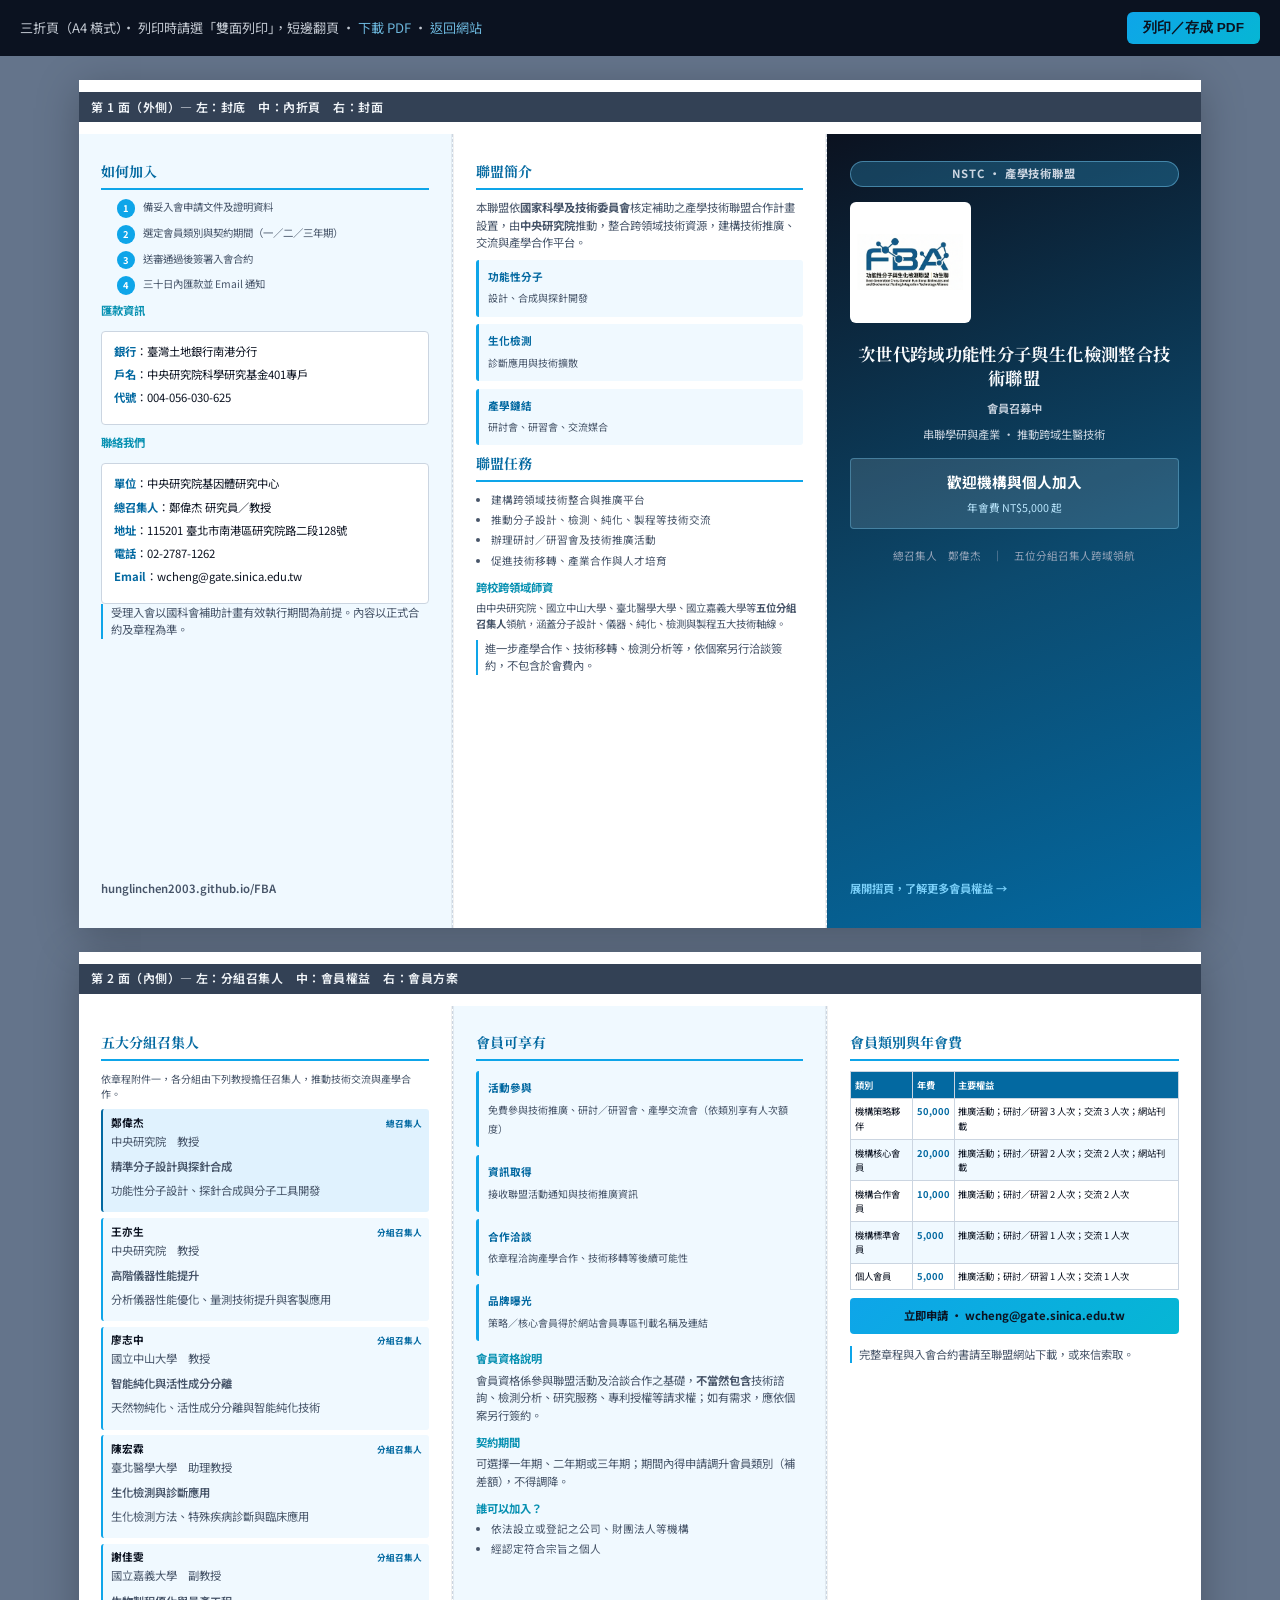
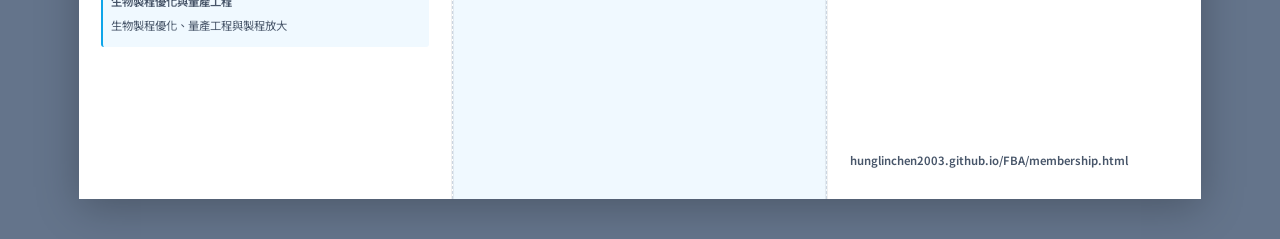
==== brochure.html @ ad774a1b "Add member recruitment brochure page" ====
<!DOCTYPE html>
<html lang="zh-Hant">
<head>
  <meta charset="utf-8" />
  <meta name="viewport" content="width=device-width, initial-scale=1" />
  <title>會員召募摺頁｜次世代跨域功能性分子與生化檢測整合技術聯盟</title>
  <meta name="description" content="產學技術聯盟會員召募三折頁，可列印或存成 PDF。" />
  <link rel="preconnect" href="https://fonts.googleapis.com" />
  <link rel="preconnect" href="https://fonts.gstatic.com" crossorigin />
  <link href="https://fonts.googleapis.com/css2?family=Noto+Sans+TC:wght@400;600;700&family=Noto+Serif+TC:wght@600;700&display=swap" rel="stylesheet" />
  <link rel="stylesheet" href="css/brochure.css" />
</head>
<body class="brochure-page">
  <div class="brochure-toolbar">
    <p class="brochure-hint">三折頁（A4 橫式）· 列印時請選「雙面列印」，短邊翻頁 · <a href="files/brochure-member-recruitment.pdf" download>下載 PDF</a> · <a href="index.html">返回網站</a></p>
    <button type="button" onclick="window.print()">列印／存成 PDF</button>
  </div>

  <div class="brochure-wrap">
    <!-- 第 1 面（外側）：左＝封底｜中＝內折頁｜右＝封面 -->
    <div class="brochure-sheet" aria-label="摺頁外側">
      <p class="brochure-sheet__label">第 1 面（外側）— 左：封底　中：內折頁　右：封面</p>

      <!-- 封底 -->
      <section class="panel panel--back" aria-label="封底">
        <span class="panel__fold panel__fold--right"></span>
        <h2>如何加入</h2>
        <ol class="steps">
          <li>備妥入會申請文件及證明資料</li>
          <li>選定會員類別與契約期間（一／二／三年期）</li>
          <li>送審通過後簽署入會合約</li>
          <li>三十日內匯款並 Email 通知</li>
        </ol>

        <h3>匯款資訊</h3>
        <div class="contact-block">
          <p><strong>銀行</strong>：臺灣土地銀行南港分行</p>
          <p><strong>戶名</strong>：中央研究院科學研究基金401專戶</p>
          <p><strong>代號</strong>：004-056-030-625</p>
        </div>

        <h3>聯絡我們</h3>
        <div class="contact-block">
          <p><strong>單位</strong>：中央研究院基因體研究中心</p>
          <p><strong>總召集人</strong>：鄭偉杰 研究員／教授</p>
          <p><strong>地址</strong>：115201 臺北市南港區研究院路二段128號</p>
          <p><strong>電話</strong>：02-2787-1262</p>
          <p><strong>Email</strong>：wcheng@gate.sinica.edu.tw</p>
        </div>

        <p class="note">受理入會以國科會補助計畫有效執行期間為前提。內容以正式合約及章程為準。</p>
        <p class="panel__footer-url">hunglinchen2003.github.io/FBA</p>
      </section>

      <!-- 內折頁（外側中欄） -->
      <section class="panel" aria-label="聯盟簡介">
        <span class="panel__fold panel__fold--left"></span>
        <span class="panel__fold panel__fold--right"></span>
        <h2>聯盟簡介</h2>
        <p>本聯盟依<strong>國家科學及技術委員會</strong>核定補助之產學技術聯盟合作計畫設置，由<strong>中央研究院</strong>推動，整合跨領域技術資源，建構技術推廣、交流與產學合作平台。</p>

        <div class="feature-grid">
          <div class="feature">
            <strong>功能性分子</strong>
            <span>設計、合成與探針開發</span>
          </div>
          <div class="feature">
            <strong>生化檢測</strong>
            <span>診斷應用與技術擴散</span>
          </div>
          <div class="feature">
            <strong>產學鏈結</strong>
            <span>研討會、研習會、交流媒合</span>
          </div>
        </div>

        <h2>聯盟任務</h2>
        <ul>
          <li>建構跨領域技術整合與推廣平台</li>
          <li>推動分子設計、檢測、純化、製程等技術交流</li>
          <li>辦理研討／研習會及技術推廣活動</li>
          <li>促進技術移轉、產業合作與人才培育</li>
        </ul>

        <h3>跨校跨領域師資</h3>
        <p style="font-size:7.8pt;margin-bottom:2mm;">由中央研究院、國立中山大學、臺北醫學大學、國立嘉義大學等<strong>五位分組召集人</strong>領航，涵蓋分子設計、儀器、純化、檢測與製程五大技術軸線。</p>

        <p class="note">進一步產學合作、技術移轉、檢測分析等，依個案另行洽談簽約，不包含於會費內。</p>
      </section>

      <!-- 封面 -->
      <section class="panel panel--cover" aria-label="封面">
        <span class="panel__fold panel__fold--left"></span>
        <p class="panel__badge" style="text-align:center;display:block;margin-bottom:4mm;">NSTC · 產學技術聯盟</p>
        <img class="panel__logo panel__logo--lg" src="assets/logo.jpg" alt="聯盟標誌" />
        <h1 class="panel__hero-title">次世代跨域功能性分子與生化檢測整合技術聯盟</h1>
        <p class="panel__hero-sub">會員召募中</p>
        <p style="text-align:center;font-size:8.5pt;margin-bottom:4mm;">串聯學研與產業 · 推動跨域生醫技術</p>

        <div class="panel__cta-box">
          <strong>歡迎機構與個人加入</strong>
          <span>年會費 NT$5,000 起</span>
        </div>

        <p style="text-align:center;margin-top:5mm;font-size:8pt;color:#94a3b8;">總召集人　鄭偉杰　｜　五位分組召集人跨域領航</p>
        <p class="panel__footer-url">展開摺頁，了解更多會員權益 →</p>
      </section>
    </div>

    <!-- 第 2 面（內側） -->
    <div class="brochure-sheet" aria-label="摺頁內側">
      <p class="brochure-sheet__label">第 2 面（內側）— 左：分組召集人　中：會員權益　右：會員方案</p>

      <!-- 分組召集人 -->
      <section class="panel" aria-label="分組召集人">
        <span class="panel__fold panel__fold--right"></span>
        <h2>五大分組召集人</h2>
        <p style="font-size:7.5pt;margin-bottom:2mm;">依章程附件一，各分組由下列教授擔任召集人，推動技術交流與產學合作。</p>

        <div class="teacher-cards">
          <article class="teacher-card teacher-card--lead">
            <div class="teacher-card__head">
              <span class="teacher-card__name">鄭偉杰</span>
              <span class="teacher-card__role">總召集人</span>
            </div>
            <p class="teacher-card__unit">中央研究院　教授</p>
            <p class="teacher-card__group">精準分子設計與探針合成</p>
            <p class="teacher-card__focus">功能性分子設計、探針合成與分子工具開發</p>
          </article>

          <article class="teacher-card">
            <div class="teacher-card__head">
              <span class="teacher-card__name">王亦生</span>
              <span class="teacher-card__role">分組召集人</span>
            </div>
            <p class="teacher-card__unit">中央研究院　教授</p>
            <p class="teacher-card__group">高階儀器性能提升</p>
            <p class="teacher-card__focus">分析儀器性能優化、量測技術提升與客製應用</p>
          </article>

          <article class="teacher-card">
            <div class="teacher-card__head">
              <span class="teacher-card__name">廖志中</span>
              <span class="teacher-card__role">分組召集人</span>
            </div>
            <p class="teacher-card__unit">國立中山大學　教授</p>
            <p class="teacher-card__group">智能純化與活性成分分離</p>
            <p class="teacher-card__focus">天然物純化、活性成分分離與智能純化技術</p>
          </article>

          <article class="teacher-card">
            <div class="teacher-card__head">
              <span class="teacher-card__name">陳宏霖</span>
              <span class="teacher-card__role">分組召集人</span>
            </div>
            <p class="teacher-card__unit">臺北醫學大學　助理教授</p>
            <p class="teacher-card__group">生化檢測與診斷應用</p>
            <p class="teacher-card__focus">生化檢測方法、特殊疾病診斷與臨床應用</p>
          </article>

          <article class="teacher-card">
            <div class="teacher-card__head">
              <span class="teacher-card__name">謝佳雯</span>
              <span class="teacher-card__role">分組召集人</span>
            </div>
            <p class="teacher-card__unit">國立嘉義大學　副教授</p>
            <p class="teacher-card__group">生物製程優化與量產工程</p>
            <p class="teacher-card__focus">生物製程優化、量產工程與製程放大</p>
          </article>
        </div>
      </section>

      <!-- 會員權益 -->
      <section class="panel panel--back" aria-label="會員權益">
        <span class="panel__fold panel__fold--left"></span>
        <span class="panel__fold panel__fold--right"></span>
        <h2>會員可享有</h2>
        <div class="feature-grid">
          <div class="feature">
            <strong>活動參與</strong>
            <span>免費參與技術推廣、研討／研習會、產學交流會（依類別享有人次額度）</span>
          </div>
          <div class="feature">
            <strong>資訊取得</strong>
            <span>接收聯盟活動通知與技術推廣資訊</span>
          </div>
          <div class="feature">
            <strong>合作洽談</strong>
            <span>依章程洽詢產學合作、技術移轉等後續可能性</span>
          </div>
          <div class="feature">
            <strong>品牌曝光</strong>
            <span>策略／核心會員得於網站會員專區刊載名稱及連結</span>
          </div>
        </div>

        <h3>會員資格說明</h3>
        <p>會員資格係參與聯盟活動及洽談合作之基礎，<strong>不當然包含</strong>技術諮詢、檢測分析、研究服務、專利授權等請求權；如有需求，應依個案另行簽約。</p>

        <h3>契約期間</h3>
        <p>可選擇一年期、二年期或三年期；期間內得申請調升會員類別（補差額），不得調降。</p>

        <h3>誰可以加入？</h3>
        <ul>
          <li>依法設立或登記之公司、財團法人等機構</li>
          <li>經認定符合宗旨之個人</li>
        </ul>
      </section>

      <!-- 會員方案 -->
      <section class="panel" aria-label="會員方案">
        <span class="panel__fold panel__fold--left"></span>
        <h2>會員類別與年會費</h2>
        <table class="tier-table">
          <thead>
            <tr>
              <th>類別</th>
              <th>年費</th>
              <th>主要權益</th>
            </tr>
          </thead>
          <tbody>
            <tr>
              <td>機構策略夥伴</td>
              <td class="price">50,000</td>
              <td>推廣活動；研討／研習 3 人次；交流 3 人次；網站刊載</td>
            </tr>
            <tr>
              <td>機構核心會員</td>
              <td class="price">20,000</td>
              <td>推廣活動；研討／研習 2 人次；交流 2 人次；網站刊載</td>
            </tr>
            <tr>
              <td>機構合作會員</td>
              <td class="price">10,000</td>
              <td>推廣活動；研討／研習 2 人次；交流 2 人次</td>
            </tr>
            <tr>
              <td>機構標準會員</td>
              <td class="price">5,000</td>
              <td>推廣活動；研討／研習 1 人次；交流 1 人次</td>
            </tr>
            <tr>
              <td>個人會員</td>
              <td class="price">5,000</td>
              <td>推廣活動；研討／研習 1 人次；交流 1 人次</td>
            </tr>
          </tbody>
        </table>

        <p class="panel__cta" style="color:#0b1220;">立即申請 · wcheng@gate.sinica.edu.tw</p>

        <p class="note" style="margin-top:3mm;">完整章程與入會合約書請至聯盟網站下載，或來信索取。</p>
        <p class="panel__footer-url">hunglinchen2003.github.io/FBA/membership.html</p>
      </section>
    </div>
  </div>
</body>
</html>
---- css/brochure.css ----
/* 會員召募三折頁 — 螢幕預覽與列印 */
:root {
  --ink: #0b1220;
  --ink-muted: #475569;
  --brand: #0369a1;
  --brand-light: #0ea5e9;
  --accent: #0891b2;
  --panel-bg: #ffffff;
  --panel-alt: #f0f9ff;
  --border: #cbd5e1;
  --font-sans: "Noto Sans TC", system-ui, sans-serif;
  --font-display: "Noto Serif TC", "Noto Sans TC", serif;
  --panel-w: 99mm;
  --panel-h: 210mm;
}

*,
*::before,
*::after {
  box-sizing: border-box;
}

body.brochure-page {
  margin: 0;
  font-family: var(--font-sans);
  font-size: 9.5pt;
  line-height: 1.55;
  color: var(--ink);
  background: #64748b;
}

.brochure-toolbar {
  position: sticky;
  top: 0;
  z-index: 100;
  display: flex;
  flex-wrap: wrap;
  align-items: center;
  justify-content: space-between;
  gap: 0.75rem;
  padding: 0.75rem 1.25rem;
  background: var(--ink);
  color: #e2e8f0;
  font-size: 0.9rem;
}

.brochure-toolbar a {
  color: #7dd3fc;
  text-decoration: none;
}

.brochure-toolbar a:hover {
  text-decoration: underline;
}

.brochure-toolbar button {
  padding: 0.45rem 1rem;
  border: none;
  border-radius: 6px;
  background: linear-gradient(135deg, #0ea5e9, #06b6d4);
  color: var(--ink);
  font-weight: 700;
  font-size: 0.85rem;
  cursor: pointer;
}

.brochure-toolbar button:hover {
  filter: brightness(1.05);
}

.brochure-hint {
  margin: 0;
  opacity: 0.85;
  font-size: 0.82rem;
}

.brochure-wrap {
  max-width: calc(var(--panel-w) * 3 + 2rem);
  margin: 1.5rem auto 2.5rem;
  padding: 0 1rem;
}

.brochure-sheet {
  display: grid;
  grid-template-columns: repeat(3, var(--panel-w));
  width: calc(var(--panel-w) * 3);
  min-height: var(--panel-h);
  margin: 0 auto 1.5rem;
  background: #fff;
  box-shadow: 0 8px 40px rgba(0, 0, 0, 0.25);
}

.brochure-sheet__label {
  grid-column: 1 / -1;
  padding: 0.35rem 0.75rem;
  background: #334155;
  color: #f1f5f9;
  font-size: 0.75rem;
  font-weight: 600;
  letter-spacing: 0.04em;
}

.panel {
  position: relative;
  width: var(--panel-w);
  min-height: var(--panel-h);
  padding: 7mm 6mm;
  background: var(--panel-bg);
  border-right: 1px dashed var(--border);
  overflow: hidden;
}

.panel:last-child {
  border-right: none;
}

.panel--cover {
  background: linear-gradient(160deg, #0b1220 0%, #0c4a6e 55%, #0369a1 100%);
  color: #f8fafc;
}

.panel--back {
  background: var(--panel-alt);
}

.panel__fold {
  position: absolute;
  top: 0;
  bottom: 0;
  width: 3mm;
  pointer-events: none;
}

.panel__fold--left {
  left: 0;
  border-left: 1px solid rgba(0, 0, 0, 0.06);
}

.panel__fold--right {
  right: 0;
  border-right: 1px solid rgba(0, 0, 0, 0.06);
}

.panel__badge {
  display: inline-block;
  padding: 0.2rem 0.55rem;
  border-radius: 999px;
  background: rgba(56, 189, 248, 0.25);
  border: 1px solid rgba(125, 211, 252, 0.45);
  font-size: 7pt;
  font-weight: 700;
  letter-spacing: 0.08em;
  text-transform: uppercase;
  color: #bae6fd;
}

.panel__logo {
  width: 22mm;
  height: 22mm;
  margin: 0 auto 4mm;
  border-radius: 6px;
  background: #fff;
  padding: 2mm;
  object-fit: contain;
}

.panel__logo--lg {
  width: 32mm;
  height: 32mm;
}

.panel h1 {
  font-family: var(--font-display);
  font-size: 13pt;
  font-weight: 700;
  line-height: 1.35;
  margin: 0 0 3mm;
  letter-spacing: 0.02em;
}

.panel h2 {
  font-family: var(--font-display);
  font-size: 10.5pt;
  font-weight: 700;
  margin: 0 0 2.5mm;
  color: var(--brand);
  border-bottom: 2px solid var(--brand-light);
  padding-bottom: 1.5mm;
}

.panel h3 {
  font-size: 8.5pt;
  font-weight: 700;
  margin: 2.5mm 0 1mm;
  color: var(--accent);
}

.panel p {
  margin: 0 0 2mm;
  font-size: 8.5pt;
  color: var(--ink-muted);
}

.panel--cover p {
  color: #cbd5e1;
}

.panel ul,
.panel ol {
  margin: 0 0 2.5mm;
  padding-left: 4mm;
  font-size: 8pt;
  color: var(--ink-muted);
}

.panel li {
  margin-bottom: 1mm;
}

.panel__hero-title {
  font-size: 15pt;
  text-align: center;
  margin-bottom: 2mm;
}

.panel__hero-sub {
  text-align: center;
  font-size: 9pt;
  color: #7dd3fc;
  font-weight: 600;
  margin-bottom: 4mm;
}

.panel__cta {
  display: block;
  margin-top: 5mm;
  padding: 2.5mm 4mm;
  border-radius: 4px;
  background: linear-gradient(135deg, #0ea5e9, #06b6d4);
  color: var(--ink);
  font-weight: 700;
  font-size: 9pt;
  text-align: center;
}

.panel__cta-box {
  margin-top: 4mm;
  padding: 3mm;
  border-radius: 4px;
  background: rgba(255, 255, 255, 0.12);
  border: 1px solid rgba(125, 211, 252, 0.35);
  text-align: center;
}

.panel__cta-box strong {
  display: block;
  font-size: 11pt;
  color: #fff;
  margin-bottom: 1mm;
}

.panel__cta-box span {
  font-size: 8pt;
  color: #bae6fd;
}

.feature-grid {
  display: grid;
  gap: 2mm;
  margin: 2mm 0;
}

.feature {
  padding: 2.5mm;
  border-radius: 3px;
  background: var(--panel-alt);
  border-left: 3px solid var(--brand-light);
}

.feature strong {
  display: block;
  font-size: 8pt;
  color: var(--brand);
  margin-bottom: 0.5mm;
}

.feature span {
  font-size: 7.5pt;
  color: var(--ink-muted);
}

.group-list {
  list-style: none;
  padding: 0;
  margin: 0;
}

.group-list li {
  padding: 1.5mm 0;
  border-bottom: 1px solid var(--border);
  font-size: 7.5pt;
}

.group-list li:last-child {
  border-bottom: none;
}

.group-list strong {
  display: block;
  color: var(--ink);
  font-size: 7.8pt;
}

.group-list em {
  font-style: normal;
  color: var(--ink-muted);
  font-size: 7pt;
}

.teacher-cards {
  display: flex;
  flex-direction: column;
  gap: 1.5mm;
  margin: 1.5mm 0 0;
}

.teacher-card {
  padding: 1.5mm 2mm;
  border-radius: 3px;
  background: var(--panel-alt);
  border-left: 2.5px solid var(--brand-light);
}

.teacher-card--lead {
  border-left-color: #0369a1;
  background: #e0f2fe;
}

.teacher-card__head {
  display: flex;
  align-items: baseline;
  justify-content: space-between;
  gap: 1.5mm;
  margin-bottom: 0.4mm;
}

.teacher-card__name {
  font-size: 8pt;
  font-weight: 700;
  color: var(--ink);
}

.teacher-card__role {
  font-size: 6.5pt;
  font-weight: 700;
  color: var(--brand);
  white-space: nowrap;
}

.teacher-card__unit {
  font-size: 6.8pt;
  color: var(--ink-muted);
  margin-bottom: 0.4mm;
}

.teacher-card__group {
  font-size: 7pt;
  font-weight: 600;
  color: var(--accent);
  margin-bottom: 0.3mm;
}

.teacher-card__focus {
  font-size: 6.6pt;
  color: var(--ink-muted);
  line-height: 1.4;
}

.tier-table {
  width: 100%;
  border-collapse: collapse;
  font-size: 7pt;
  margin: 2mm 0;
}

.tier-table th,
.tier-table td {
  padding: 1.5mm 1mm;
  border: 1px solid var(--border);
  vertical-align: top;
  text-align: left;
}

.tier-table th {
  background: var(--brand);
  color: #fff;
  font-weight: 600;
}

.tier-table tr:nth-child(even) td {
  background: var(--panel-alt);
}

.tier-table .price {
  white-space: nowrap;
  font-weight: 700;
  color: var(--brand);
}

.contact-block {
  margin-top: 3mm;
  padding: 3mm;
  border-radius: 4px;
  background: #fff;
  border: 1px solid var(--border);
  font-size: 7.5pt;
}

.contact-block p {
  margin: 0 0 1.5mm;
  color: var(--ink);
}

.contact-block strong {
  color: var(--brand);
}

.steps {
  counter-reset: step;
  list-style: none;
  padding: 0;
  margin: 0;
}

.steps li {
  position: relative;
  padding-left: 7mm;
  margin-bottom: 2.5mm;
  font-size: 7.8pt;
}

.steps li::before {
  counter-increment: step;
  content: counter(step);
  position: absolute;
  left: 0;
  top: 0;
  width: 5mm;
  height: 5mm;
  border-radius: 50%;
  background: var(--brand-light);
  color: #fff;
  font-size: 7pt;
  font-weight: 700;
  line-height: 5mm;
  text-align: center;
}

.note {
  font-size: 6.8pt;
  color: #64748b;
  border-left: 2px solid var(--brand-light);
  padding-left: 2mm;
  margin-top: 2mm;
}

.panel__footer-url {
  position: absolute;
  bottom: 6mm;
  left: 6mm;
  right: 6mm;
  font-size: 7pt;
  color: var(--brand);
  font-weight: 600;
  word-break: break-all;
}

.panel--cover .panel__footer-url {
  color: #7dd3fc;
}

/* 列印 */
@page {
  size: A4 landscape;
  margin: 0;
}

@media print {
  body.brochure-page {
    background: #fff;
  }

  .brochure-toolbar,
  .brochure-sheet__label {
    display: none !important;
  }

  .brochure-wrap {
    max-width: none;
    margin: 0;
    padding: 0;
  }

  .brochure-sheet {
    box-shadow: none;
    page-break-after: always;
    margin: 0;
  }

  .brochure-sheet:last-child {
    page-break-after: auto;
  }

  .panel {
    border-right-color: transparent;
  }

  .panel__fold {
    display: none;
  }
}

@media screen and (max-width: 900px) {
  .brochure-sheet {
    grid-template-columns: 1fr;
    width: 100%;
    max-width: var(--panel-w);
  }

  .panel {
    width: 100%;
    min-height: auto;
    border-right: none;
    border-bottom: 1px dashed var(--border);
  }
}
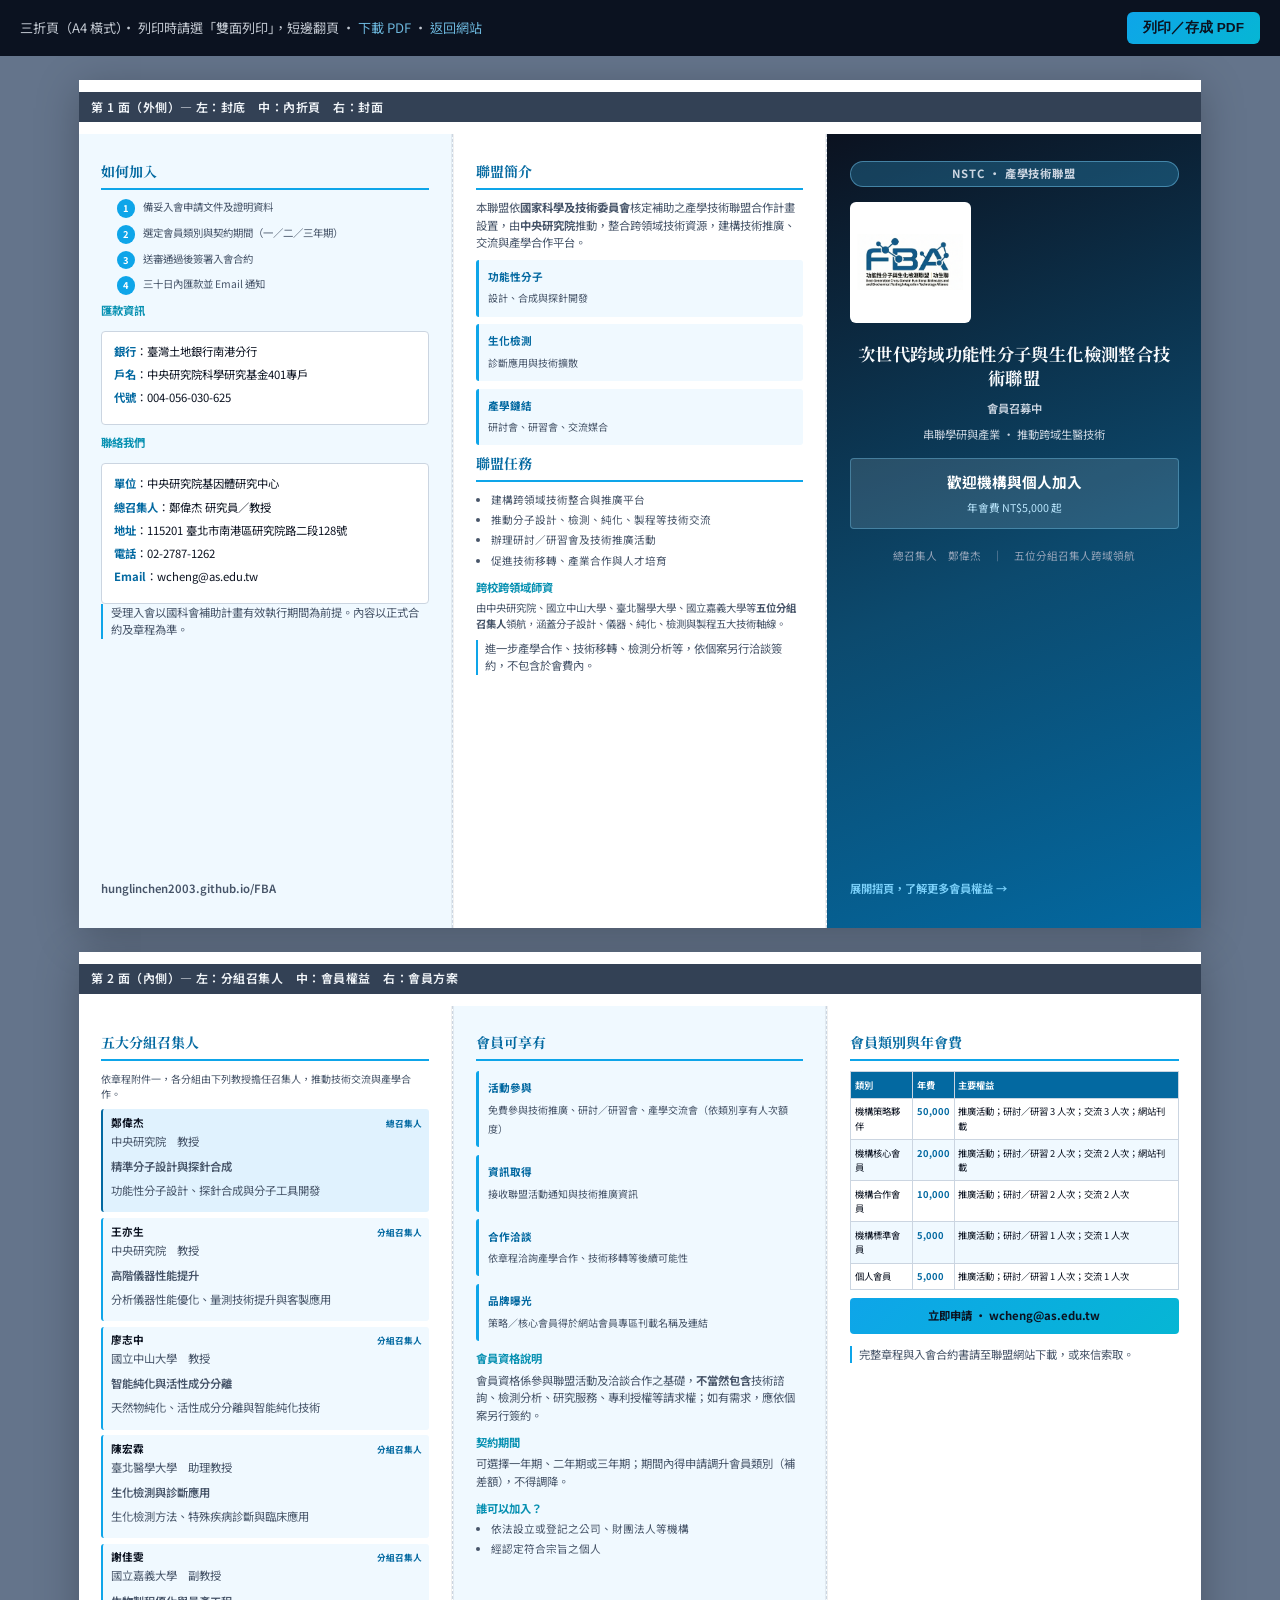
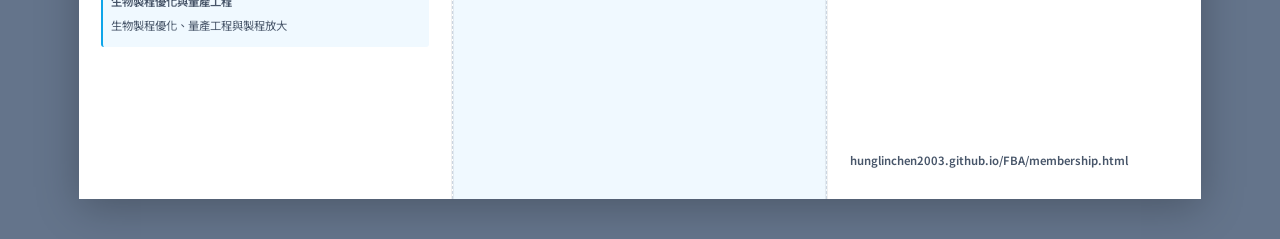
==== commit 4e790a6e: "Update the membership contract to the latest version and align published contact details. Co-authore" ====
--- a/brochure.html
+++ b/brochure.html
@@ -45,7 +45,7 @@
           <p><strong>總召集人</strong>：鄭偉杰 研究員／教授</p>
           <p><strong>地址</strong>：115201 臺北市南港區研究院路二段128號</p>
           <p><strong>電話</strong>：02-2787-1262</p>
-          <p><strong>Email</strong>：wcheng@gate.sinica.edu.tw</p>
+          <p><strong>Email</strong>：wcheng@as.edu.tw</p>
         </div>
 
         <p class="note">受理入會以國科會補助計畫有效執行期間為前提。內容以正式合約及章程為準。</p>
@@ -248,7 +248,7 @@
           </tbody>
         </table>
 
-        <p class="panel__cta" style="color:#0b1220;">立即申請 · wcheng@gate.sinica.edu.tw</p>
+        <p class="panel__cta" style="color:#0b1220;">立即申請 · wcheng@as.edu.tw</p>
 
         <p class="note" style="margin-top:3mm;">完整章程與入會合約書請至聯盟網站下載，或來信索取。</p>
         <p class="panel__footer-url">hunglinchen2003.github.io/FBA/membership.html</p>
